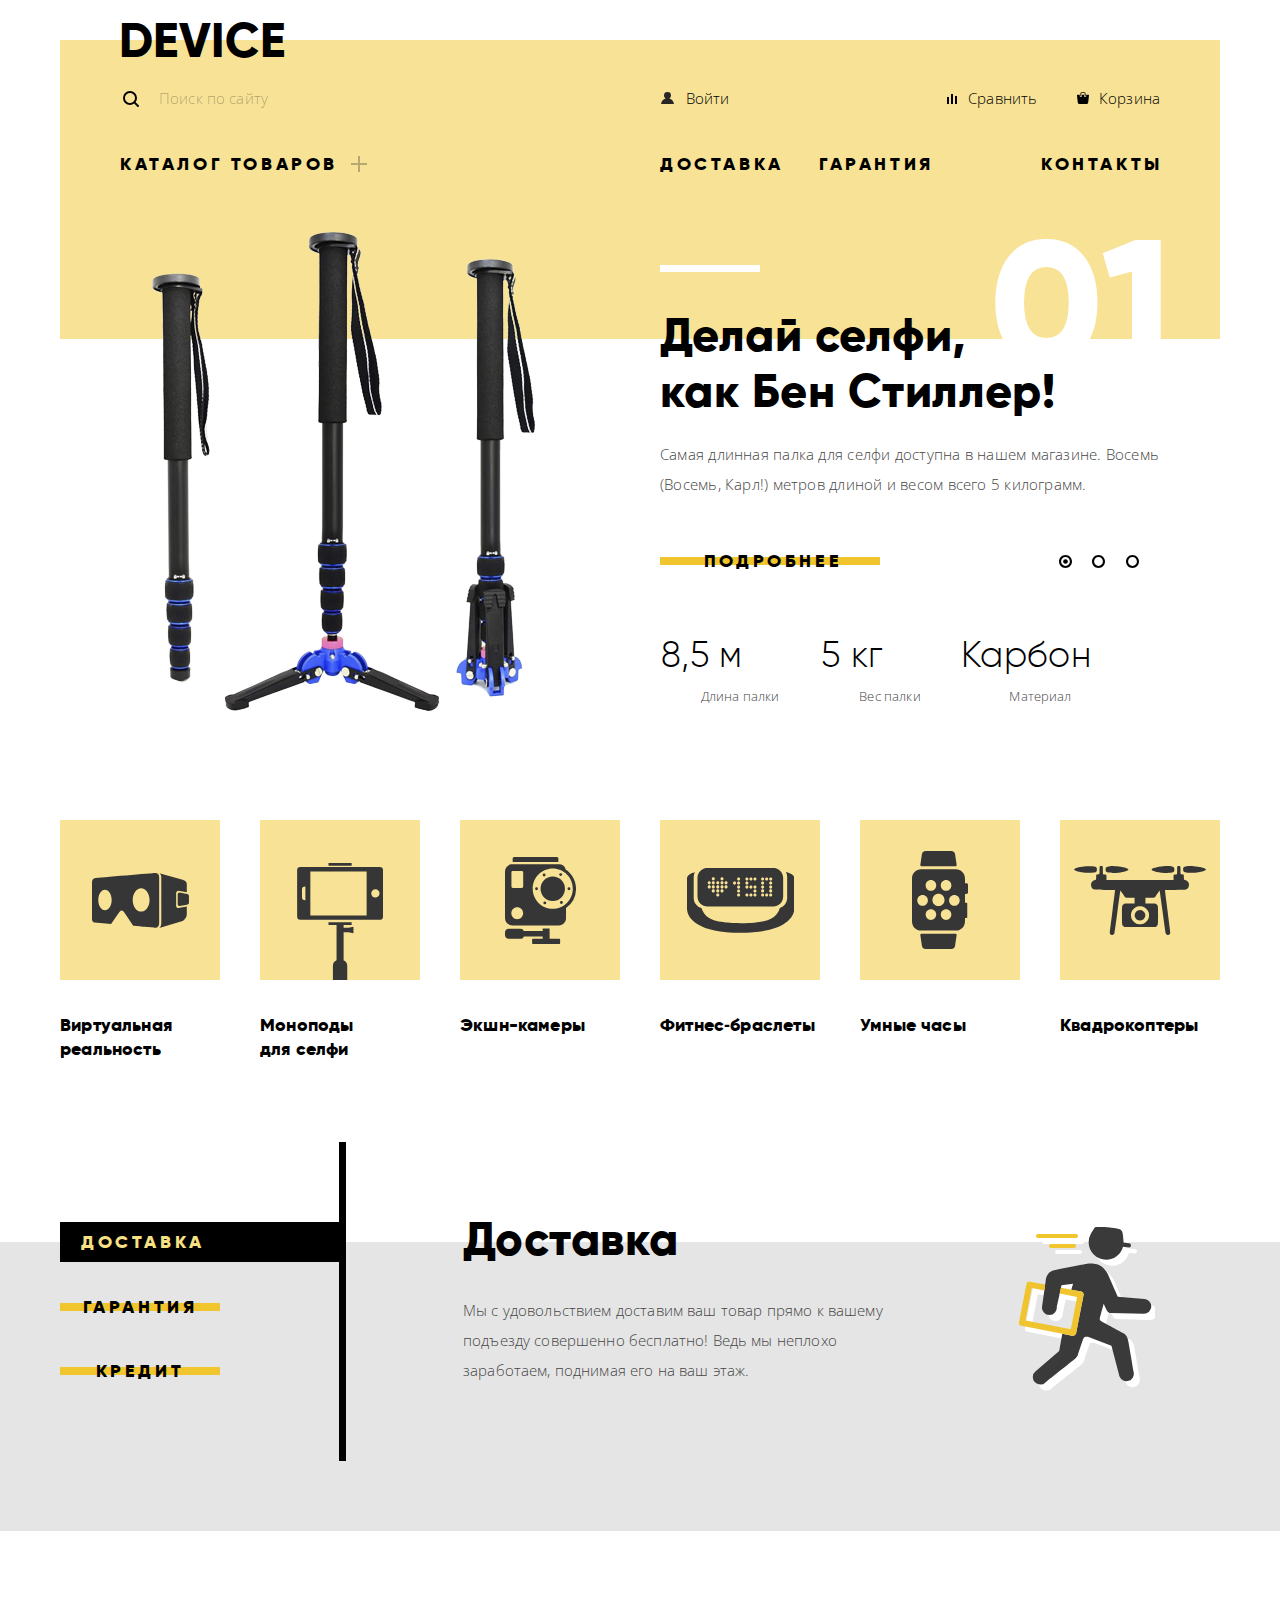
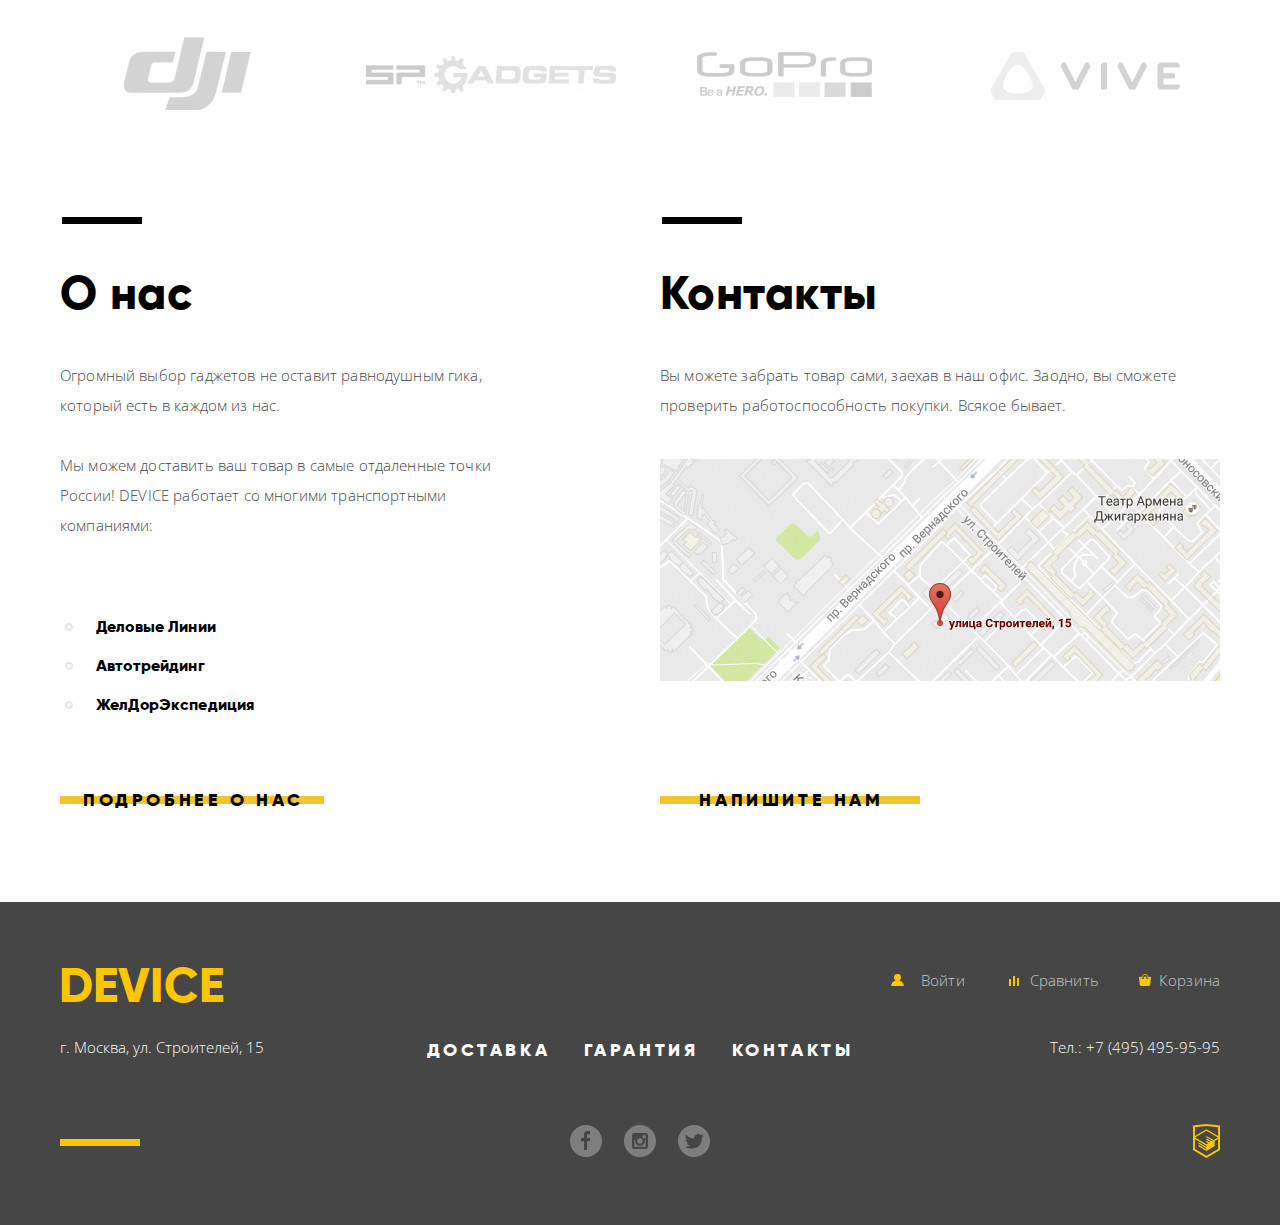
==== device/index.html @ 0ae7443c "device" ====
<!DOCTYPE html>
<html lang="ru">
<head>
  <meta charset="utf-8">
  <title>Device</title>
  <link href="https://fonts.googleapis.com/css?family=Open+Sans:300,400,800&amp;subset=cyrillic" rel="stylesheet">
  <link rel="stylesheet" href="css/normalize.css">
  <link rel="stylesheet" href="css/min.style.css">
</head>
<body>
<header class="header">
  <div class="container">
    <div class="header-inner">
      <a class="header-logo">Device</a>
      <div class="header-action">
        <form class="header-action__search" action="#" method="get">
          <span class="header-action__search-icon"></span>
          <input type="search" placeholder="Поиск по сайту" aria-label="Поиск по сайту">
          <button type="submit">Найти</button>
        </form>
        <div class="header-action__user">
          <a class="header-action-nav header-action__login-in" href="#">Войти</a>
        </div>
        <div class="header-action-right">
          <a class="header-action-nav header-action__compare" href="#">Сравнить</a>
          <a class="header-action-nav header-action__basket" href="#">Корзина</a>
        </div>
      </div>
      <nav class="header-navigation">
        <ul class="header-navigation-list">
          <li class="header-navigation-item header-navigation__catalog">
            <a href="catalog.html">Каталог товаров</a>
            <ul class="header-navigation__catalog-list">
              <li class="header-navigation__catalog-list-column">
                <ul>
                  <li class="header-navigation__catalog-item"><a href="catalog.html">Виртуальная реальность</a></li>
                  <li class="header-navigation__catalog-item"><a href="catalog.html">Моноподы для селфи</a></li>
                  <li class="header-navigation__catalog-item"><a href="catalog.html">Экшн-камеры</a></li>
                </ul>
              </li>
              <li class="header-navigation__catalog-list-column">
                <ul>
                  <li class="header-navigation__catalog-item"><a href="catalog.html">Фитнес-браслеты</a></li>
                  <li class="header-navigation__catalog-item"><a href="catalog.html">Умные часы</a></li>
                </ul>
              </li>
              <li class="header-navigation__catalog-list-column">
                <ul>
                  <li class="header-navigation__catalog-item"><a href="catalog.html">Квадрокоптеры</a></li>
                </ul>
              </li>
            </ul>
          </li>
          <li class="header-navigation-item header-navigation__delivery"><a href="#">Доставка</a></li>
          <li class="header-navigation-item header-navigation__guarantee"><a href="#">Гарантия</a></li>
          <li class="header-navigation-item header-navigation__contacts"><a href="#">Контакты</a></li>
        </ul>
      </nav>
    </div>
  </div>
</header>

<main class="main">
  <h1 class="visually-hidden">Интернет магазин гаджетов</h1>
  <section class="main-slider">
    <div class="container">
      <input class="product-1 visually-hidden" type="radio" id="product-1" name="toggle" checked>
      <input class="product-2 visually-hidden" type="radio" id="product-2" name="toggle">
      <input class="product-3 visually-hidden" type="radio" id="product-3" name="toggle">
      <div class="slider-controls">
        <label for="product-1"></label>
        <label for="product-2"></label>
        <label for="product-3"></label>
      </div>
      <ul class="main-slider-list">
        <li class="main-slider-item slide1" id="slide1">
          <div class="main-slider-item__img">
            <img src="img/slider-1.png" width="384" height="486" alt="Самая длинная палка для селфи">
          </div>
          <div class="main-slider-right">
            <div class="main-slider-num">01</div>
            <div class="main-slider-right-top">
              <h2 class="main-slider-item__title"><a href="catalog.html">Делай селфи, <br> как Бен Стиллер!</a></h2>
              <p class="main-slider-item__text">
                Самая длинная палка для селфи доступна в нашем магазине. Восемь (Восемь, Карл!) метров длиной и весом
                всего 5 килограмм.
              </p>
            </div>
            <div class="main-slider-right-bottom">
              <a class="main-slider-item__btn btn-info" href="catalog.html">Подробнее</a>
              <div class="features-table">
                <table class="main-slider-item__features">
                  <tr>
                    <td>8,5 м</td>
                    <td>5 кг</td>
                    <td>Карбон</td>
                  </tr>
                  <tr>
                    <th>Длина палки</th>
                    <th>Вес палки</th>
                    <th>Материал</th>
                  </tr>
                </table>
              </div>
            </div>
          </div>
        </li>
        <li class="main-slider-item slide2" id="slide2">
          <div class="main-slider-item__img">
            <img src="img/slider-2.png" width="345" height="485" alt="Мотивирующие фитнес-браслеты">
          </div>
          <div class="main-slider-right">
            <span class="main-slider-num">02</span>
            <div class="main-slider-right-top">
              <h2 class="main-slider-item__title"><a href="catalog.html">Худеем <br> правильно!</a></h2>
              <p class="main-slider-item__text">
                Мотивирующие фитнес-браслеты помогут найти в себе силы не пропускать занятия и соблюдать диету.
              </p>
            </div>
            <div class="main-slider-right-bottom">
              <a class="main-slider-item__btn btn-info" href="catalog.html">Подробнее</a>
              <div class="features-table">
                <table class="main-slider-item__features">
                  <tr>
                    <td>48 часов</td>
                  </tr>
                  <tr>
                    <th>Без подзарядки</th>
                  </tr>
                </table>
              </div>
            </div>
          </div>
        </li>
        <li class="main-slider-item slide3" id="slide3">
          <div class="main-slider-item__img">
            <img src="img/slider-3.png" width="526" height="334" alt="Самая длинная палка для селфи">
          </div>
          <div class="main-slider-right">
            <span class="main-slider-num">03</span>
            <div class="main-slider-right-top">
              <h2 class="main-slider-item__title"><a href="catalog.html">Порхает как бабочка, жалит как пчела!</a></h2>
              <p class="main-slider-item__text">
                Этот обычный, на первый взгляд, квадрокоптер оснащен мощным лазером, замаскированным под стандартную
                камеру.
              </p>
            </div>
            <div class="main-slider-right-bottom">
              <a class="main-slider-item__btn btn-info" href="catalog.html">Подробнее</a>
              <div class="features-table">
                <table class="main-slider-item__features">
                  <tr>
                    <td>800 м</td>
                    <td>50 м</td>
                  </tr>
                  <tr>
                    <th>Дальность полета</th>
                    <th>Радиус поражения</th>
                  </tr>
                </table>
              </div>
            </div>
          </div>
        </li>
      </ul>

    </div>
  </section>

  <section class="popular">
    <h2 class="visually-hidden">Популярные товары интернет магазина гаджетов</h2>
    <div class="container">
      <ul class="popular-list">
        <li class="popular-item">
          <h3 class="popular-item__title">
            <a href="catalog.html">Виртуальная реальность</a>
          </h3>
          <a href="catalog.html">
            <div class="popular-item__img">
              <img src="img/popular-1.svg" width="97" height="55" alt="Виртуальная реальность">
            </div>
          </a>
        </li>
        <li class="popular-item">
          <h3 class="popular-item__title">
            <a href="catalog.html">Моноподы для селфи</a>
          </h3>
          <a href="catalog.html">
            <div class="popular-item__img popular-item__img-bottom">
              <img src="img/popular-2.svg" width="86" height="117" alt="Моноподы для селфи">
            </div>
          </a>
        </li>
        <li class="popular-item">
          <h3 class="popular-item__title">
            <a href="catalog.html">Экшн-камеры</a>
          </h3>
          <a href="catalog.html">
            <div class="popular-item__img">
              <img src="img/popular-3.svg" width="71" height="87" alt="Экшн-камеры">
            </div>
          </a>
        </li>
        <li class="popular-item">
          <h3 class="popular-item__title">
            <a href="catalog.html">Фитнес&#8209;браслеты</a>
          </h3>
          <a href="catalog.html">
            <div class="popular-item__img">
              <img src="img/popular-4.svg" width="107" height="65" alt="Фитнес-браслеты">
            </div>
          </a>
        </li>
        <li class="popular-item">
          <h3 class="popular-item__title">
            <a href="catalog.html">Умные часы</a>
          </h3>
          <a href="catalog.html">
            <div class="popular-item__img">
              <img src="img/popular-5.svg" width="56" height="98" alt="Умные часы">
            </div>
          </a>
        </li>
        <li class="popular-item">
          <h3 class="popular-item__title">
            <a href="catalog.html">Квадрокоптеры</a>
          </h3>
          <a href="catalog.html">
            <div class="popular-item__img">
              <img src="img/popular-6.svg" width="132" height="69" alt="Квадрокоптеры">
            </div>
          </a>
        </li>
      </ul>
    </div>
  </section>

  <section class="services">
    <h2 class="visually-hidden">Сервисы в Device</h2>
    <div class="container">
      <input class="service-1 service-radio visually-hidden" type="radio" id="service-1" name="service" checked>
      <input class="service-2 service-radio visually-hidden" type="radio" id="service-2" name="service">
      <input class="service-3 service-radio visually-hidden" type="radio" id="service-3" name="service">
      <ul class="services-nav">
        <li class="services-page services-page-1" id="services-page-1">
          <label class="btn-slide btn-slide-services" for="service-1">Доставка</label>
        </li>
        <li class="services-page services-page-2" id="services-page-2">
          <label class="btn-slide btn-slide-services" for="service-2">Гарантия</label>
        </li>
        <li class="services-page services-page-3" id="services-page-3">
          <label class="btn-slide btn-slide-services" for="service-3">Кредит</label>
        </li>
      </ul>
      <ul class="services-list">
        <li class="services-item services-item-1">
          <h3 class="services-item__title section-title">Доставка</h3>
          <p class="services-item__text">Мы с удовольствием доставим ваш товар прямо к вашему подъезду совершенно
            бесплатно! Ведь мы неплохо заработаем, поднимая его на ваш этаж.</p>
        </li>
        <li class="services-item services-item-2">
          <h3 class="services-item__title section-title">Гарантия</h3>
          <p class="services-item__text">Если из-за возгорания купленного у нас товара у вас сгорит дом — не
            переживайте,
            мы выдадим вам новый. Товар, не дом, конечно же.</p>
        </li>
        <li class="services-item services-item-3">
          <h3 class="services-item__title section-title">Кредит</h3>
          <p class="services-item__text">Залезть в долговую яму стало проще! Кредитные консультанты подберут для вас
            наиболее выгодные условия кредита. Выгодные для нашего банка, разумеется.</p>
        </li>
      </ul>
    </div>
  </section>

  <section class="partners">
    <div class="container">
      <h2 class="visually-hidden">Наши партнеры</h2>
      <ul class="partners-list">
        <li class="partners-item">
          <a href="#"><img src="img/partner-1.jpg" width="260" height="100" alt="DJI"></a>
        </li>
        <li class="partners-item">
          <a href="#"><img src="img/partner-2.jpg" width="260" height="100" alt="SP Gadjets"></a>
        </li>
        <li class="partners-item">
          <a href="#"><img src="img/partner-3.jpg" width="260" height="100" alt="GoPro"></a>
        </li>
        <li class="partners-item">
          <a href="#"><img src="img/partner-4.jpg" width="260" height="100" alt="VIVE"></a>
        </li>
      </ul>
    </div>
  </section>

  <div class="about-contacts">
    <div class="container">
      <section class="about">
        <div class="about-top">
          <h2 class="section-title about-contacts-line">О нас</h2>
          <p class="section-text">Огромный выбор гаджетов не оставит равнодушным гика, который есть в каждом из нас.</p>
          <p class="section-text">Мы можем доставить ваш товар в самые отдаленные точки России! DEVICE работает со
            многими
            транспортными компаниями:</p>
          <ul class="about__transport">
            <li class="about__transport-item">Деловые Линии</li>
            <li class="about__transport-item">Автотрейдинг</li>
            <li class="about__transport-item">ЖелДорЭкспедиция</li>
          </ul>
        </div>
        <a class="btn-info" href="#">Подробнее о нас</a>
      </section>

      <section class="contacts">
        <div class="contacts-top">
          <h2 class="section-title about-contacts-line">Контакты</h2>
          <p class="section-text">Вы можете забрать товар сами, заехав в наш офис. Заодно, вы сможете проверить
            работоспособность покупки. Всякое бывает.</p>
          <a href="#" class="contacts__map">
            <img src="img/map.jpg" width="560" height="222"
                 alt="Офис компании по адресу: г. Москва, улица Строителей, 15">
          </a>
        </div>
        <a href="write-us.html" class="contacts-btn btn-info">Напишите нам</a>
      </section>
    </div>
  </div>
</main>
<footer class="footer">
  <div class="container">
    <div class="footer-top">
      <a class="footer-logo">Device</a>
      <div class="footer-action">
        <div class="footer-action__user">
          <a class="footer-action-nav footer-action__login-in" href="#">Войти</a>
        </div>
        <a class="footer-action-nav footer-action__compare" href="#">Сравнить</a>
        <a class="footer-action-nav footer-action__basket" href="#">Корзина</a>
      </div>
    </div>
    <div class="footer-middle">
      <div class="footer-address">г. Москва, ул. Строителей, 15</div>
      <ul class="footer-navigation__list">
        <li class="footer-navigation-item footer-navigation__delivery"><a href="#">Доставка</a></li>
        <li class="footer-navigation-item footer-navigation__guarantee"><a href="#">Гарантия</a></li>
        <li class="footer-navigation-item footer-navigation__contacts"><a href="#">Контакты</a></li>
      </ul>
      <span class="footer-phone">Тел.: <a href="tel:+74954959595">+7 (495) 495-95-95</a></span>
    </div>
    <div class="footer-bottom">
      <ul class="footer-social">
        <li class="footer-social__btn footer-social__facebook"><a href="#"><span class="visually-hidden">Facebook</span></a>
        </li>
        <li class="footer-social__btn footer-social__instagram"><a href="#"><span
          class="visually-hidden">Instagram</span></a></li>
        <li class="footer-social__btn footer-social__twitter"><a href="#"><span
          class="visually-hidden">Twitter</span></a></li>
      </ul>
      <a class="footer-copyright" href="https://htmlacademy.ru/intensive/htmlcss" target="_blank">
        <img src="img/logo-html.svg" width="27" height="35" alt="HTML Academy">
      </a>
    </div>
  </div>
</footer>

<div class="modal modal-write">
  <h2 class="visually-hidden">Напишите нам</h2>
  <form class="modal-write-form" action="thanks.html" method="get">
    <div class="modal-write-item">
      <label for="modal-write-fio">Ваше имя:</label>
      <input class="modal-write-fio" id="modal-write-fio" type="text" name="fio" placeholder="Имя Фамилия">
    </div>
    <div class="modal-write-item">
      <label for="modal-write-email">Ваш e-mail:</label>
      <input class="modal-write-email" id="modal-write-email" type="email" name="email"
             placeholder="email@expample.com">
    </div>
    <div class="modal-write-item">
      <label for="modal-write-text">Текст письма:</label>
      <textarea class="modal-write-text" id="modal-write-text" placeholder="В свободной форме" name="text"></textarea>
    </div>
    <button class="btn-info" type="submit">Отправить</button>
    <button class="modal-close" type="button">Закрыть</button>
  </form>
</div>

<div class="modal modal-map">
  <h2 class="visually-hidden">Как до нас добраться</h2>
  <iframe src="https://yandex.ru/map-widget/v1/-/CBFye-vHTC" width="960" height="559"></iframe>
  <div>
    <img src="img/map-big.jpg" width="960" height="559" alt="Офис компании по адресу: г. Москва, улица Строителей, 15">
  </div>
  <button class="modal-close" type="button">
    Закрыть
  </button>
</div>
<script src="js/min.main.js"></script>
</body>
</html>
---- device/css/min.style.css ----
@-webkit-keyframes zoom{0%{-webkit-transform:scale(0);transform:scale(0)}to{-webkit-transform:scale(1);transform:scale(1)}}@keyframes zoom{0%{-webkit-transform:scale(0);transform:scale(0)}to{-webkit-transform:scale(1);transform:scale(1)}}@-webkit-keyframes catalog-list{0%{-webkit-transform:scaleY(0);transform:scaleY(0);-webkit-transform-origin:top;transform-origin:top}to{-webkit-transform:scaleY(1);transform:scaleY(1);-webkit-transform-origin:top;transform-origin:top}}@keyframes catalog-list{0%{-webkit-transform:scaleY(0);transform:scaleY(0);-webkit-transform-origin:top;transform-origin:top}to{-webkit-transform:scaleY(1);transform:scaleY(1);-webkit-transform-origin:top;transform-origin:top}}@-webkit-keyframes btn{0%{-webkit-transform:scale(1,0);transform:scale(1,0)}to{tranform:scale(1,1)}}@keyframes btn{0%{-webkit-transform:scale(1,0);transform:scale(1,0)}to{tranform:scale(1,1)}}@-webkit-keyframes shake{0%,to{-webkit-transform:translateX(0);transform:translateX(0)}15%,45%,75%{-webkit-transform:translateX(-3px);transform:translateX(-3px)}30%,60%{-webkit-transform:translateX(3px);transform:translateX(3px)}}@keyframes shake{0%,to{-webkit-transform:translateX(0);transform:translateX(0)}15%,45%,75%{-webkit-transform:translateX(-3px);transform:translateX(-3px)}30%,60%{-webkit-transform:translateX(3px);transform:translateX(3px)}}@font-face{font-family:"Gilroy";src:local("Gilroy Light"),local("Gilroy-Light"),url(../fonts/Gilroylight.woff2) format("woff2"),url(../fonts/Gilroylight.woff) format("woff");font-weight:300;font-style:normal}@font-face{font-family:"Gilroy";src:local("Gilroy ExtraBold"),local("Gilroy-ExtraBold"),url(../fonts/Gilroyextrabold.woff2) format("woff2"),url(../fonts/Gilroyextrabold.woff) format("woff");font-weight:800;font-style:normal}body{min-width:1200px;margin:0;padding:0;font-family:"Open Sans",Arial,sans-serif;font-size:15px;line-height:30px;font-weight:300;letter-spacing:.01em;color:#464646;background-color:#fff}a{text-decoration:none}img{max-width:100%;height:auto}.visually-hidden:not(:focus):not(:active),input[type=checkbox].visually-hidden,input[type=radio].visually-hidden,input[type=range].visually-hidden{position:absolute;width:1px;height:1px;margin:-1px;padding:0;white-space:nowrap;-webkit-clip-path:inset(100%);clip-path:inset(100%);clip:rect(0 0 0 0);overflow:hidden;border:0}.container{width:1200px;-webkit-box-sizing:border-box;box-sizing:border-box;padding:0 20px;margin:0 auto}.page-title{padding:0;margin:0 0 24px;font-size:47px;line-height:48px;letter-spacing:.01em}.btn-info,.page-title,.section-title{font-family:Gilroy,Arial,sans-serif;font-weight:800;color:#000}.section-title{margin:0;padding:0;font-size:47px;line-height:48px;letter-spacing:.01em}.btn-info{position:relative;padding:8px 20px;-webkit-box-sizing:border-box;box-sizing:border-box;font-size:18px;line-height:24px;letter-spacing:.2em;text-transform:uppercase;text-align:center;background:0 0;border:0;cursor:pointer;overflow:hidden}.btn-info::before{content:"";position:absolute;width:100%;height:8px;top:40%;left:0;z-index:-1;background-color:#f0c52e}.btn-info:hover::before,.btn-slide:hover::before{top:0;height:100%;-webkit-animation-name:btn;animation-name:btn;-webkit-animation-duration:.4s;animation-duration:.4s}.btn-info:active{color:rgba(0,0,0,.3);background-color:#f0c52e}.header{padding-top:17px;margin-bottom:-164px}.header.inner-page{margin-bottom:37px}.header-inner{padding:0 60px;display:-webkit-box;display:-ms-flexbox;display:flex;-webkit-box-orient:vertical;-webkit-box-direction:normal;-ms-flex-direction:column;flex-direction:column;background-color:rgba(240,197,46,.5);background-image:-webkit-linear-gradient(#fff 0,#fff 23px,#f7e296 23px);background-image:-o-linear-gradient(#fff 0,#fff 23px,#f7e296 23px);background-image:linear-gradient(#fff 0,#fff 23px,#f7e296 23px)}.header-logo{margin-bottom:9px;margin-left:-1px;font-family:Gilroy,Arial,sans-serif;font-size:48px;line-height:48px;font-weight:800;letter-spacing:.01em;color:#000;text-transform:uppercase}.header-logo:hover,.header-navigation-item>a:hover{color:rgba(0,0,0,.6)}.header-logo:active,.header-navigation-item>a:active{color:rgba(0,0,0,.3)}.header-action{display:-webkit-box;display:-ms-flexbox;display:flex;-webkit-box-align:center;-ms-flex-align:center;align-items:center;margin-bottom:27px}.header-action__search{width:440px;margin-left:36px;margin-right:89px}.header-action-right,.header-action__user{display:-webkit-box;display:-ms-flexbox;display:flex;-webkit-box-pack:justify;-ms-flex-pack:justify;justify-content:space-between}.header-action__user{margin-right:65px;width:235px}.header-action-right{width:220px;margin-left:auto}.header-action__search button,.header-action__search input{font-family:"Open Sans",Arial,sans-serif;font-size:15px;line-height:30px;font-weight:300;letter-spacing:.01em;color:#000}.header-action__search input[type=search]::-webkit-input-placeholder{color:rgba(0,0,0,.3)}.header-action__search input[type=search]:-ms-input-placeholder,.header-action__search input[type=search]::-ms-input-placeholder{color:rgba(0,0,0,.3)}.header-action__search input[type=search]::placeholder{color:rgba(0,0,0,.3)}.header-action__search input[type=search]:hover::-webkit-input-placeholder{color:rgba(0,0,0,.6)}.header-action__search input[type=search]:hover:-ms-input-placeholder,.header-action__search input[type=search]:hover::-ms-input-placeholder{color:rgba(0,0,0,.6)}.header-action__search input[type=search]:hover::placeholder{color:rgba(0,0,0,.6)}.header-action__search input[type=search]:focus::-webkit-input-placeholder{color:#000}.header-action__search input[type=search]:focus:-ms-input-placeholder,.header-action__search input[type=search]:focus::-ms-input-placeholder{color:#000}.header-action__search input[type=search]:focus::placeholder{color:#000}input::-webkit-search-cancel-button,input::-webkit-search-decoration,input::-webkit-search-results-button,input::-webkit-search-results-decoration{display:none}.header-action__search input{-webkit-box-sizing:border-box;box-sizing:border-box;height:45px;width:328px;margin-left:-36px;padding:0 0 0 39px;border:0;background-color:transparent;cursor:pointer}.header-action__search-icon{position:relative}.header-action__search-icon::before{position:absolute;left:-33px;top:3px;content:"";width:16px;height:16px;background:url(../img/search.svg) no-repeat}.header-action__search button{margin-left:-4px;padding:7px 18px;border:2px solid #000;background-color:transparent;opacity:0;cursor:pointer}.header-action__search input:focus{outline:0;border-bottom:2px solid #000;cursor:auto}.header-action__search input:focus+button{opacity:1}.header-action__search button:hover{color:#fff;background-color:#000}.header-action__search button:active{color:rgba(255,255,255,.3);background-color:#000}.header-action__search button:focus{opacity:1}.header-action-nav{color:#000}.header-action-nav:hover{opacity:.6}.header-action-nav:active,.popular-item__img:active img{opacity:.3}.header-action__login-in,.header-action__login-link{position:relative;padding-left:23px}.header-action__login-in::before,.header-action__login-link::before{position:absolute;left:-2px;top:9px;content:"";width:13px;height:12px;background:url(../img/user.svg) no-repeat}.header-action__login-link::before{left:-3px}.header-action__compare{position:relative;padding-left:17px}.header-action__compare::before{position:absolute;left:-4px;top:11px;content:"";width:10px;height:10px;background:url(../img/compare.svg) no-repeat}.header-action__basket{position:relative;padding-left:20px}.header-action__basket::before{position:absolute;left:-2px;top:9px;content:"";width:12px;height:12px;background:url(../img/cart.svg) no-repeat}.header-navigation-list{margin:0;padding:0 0 160px;display:-webkit-box;display:-ms-flexbox;display:flex}.inner-page .header-navigation-list{padding-bottom:47px}.header-navigation__catalog{position:relative;display:-webkit-box;display:-ms-flexbox;display:flex;-webkit-box-align:center;-ms-flex-align:center;align-items:center;width:300px;margin-right:240px}.header-navigation__catalog>a::after{content:"";position:absolute;width:16px;height:16px;background:url(../img/plus.svg) no-repeat;top:7px;left:231px;opacity:.3}.header-navigation__catalog>a:hover+.header-navigation__catalog-list{-webkit-animation-name:catalog-list;animation-name:catalog-list;-webkit-animation-duration:.4s;animation-duration:.4s}.header-navigation__catalog-list:hover,.header-navigation__catalog>a:hover+.header-navigation__catalog-list{display:-webkit-box;display:-ms-flexbox;display:flex;visibility:visible}.header-navigation__delivery{width:159px}.header-navigation__guarantee{width:160px}.header-navigation__contacts{width:119px;margin-left:auto}.header-navigation-item,.header-navigation__catalog-item{list-style:none}.header-navigation-item>a{font-family:Gilroy,Arial,sans-serif;font-size:18px;line-height:24px;font-weight:800;color:#000;text-transform:uppercase;letter-spacing:.2em;-webkit-user-select:none;-moz-user-select:none;-ms-user-select:none;user-select:none}.header-navigation__catalog-list{position:absolute;top:22px;left:-60px;visibility:hidden;margin:0;width:1100px;min-height:150px;padding:18px 0 0 60px;background-color:#f7e296;list-style:none;z-index:2}.header-navigation__catalog-list-column ul{margin:0;padding:0}.header-navigation__catalog-list-column{margin-right:55px}.header-navigation__catalog-list-column:last-child{margin-right:0}.header-navigation__catalog-item>a{font-size:15px;line-height:36px;color:#000;text-transform:none}.header-navigation__catalog-item>a:hover{color:rgba(0,0,0,.6)}.header-navigation__catalog-item>a:active,.popular-item__title a:active{color:rgba(0,0,0,.3)}.main-inner{padding:0 60px}.main-slider{margin-bottom:53px}.main-slider .container{position:relative}.slider-controls{position:absolute;bottom:200px;right:92px;z-index:1}.slider-controls label{position:relative;display:inline-block;margin-right:19px;width:10px;height:10px;vertical-align:middle;cursor:pointer}.slider-controls label::before{content:"";position:absolute;width:26px;height:25px;top:0;left:0;background:url(../img/radio-off.svg) center center no-repeat;background-size:50%;cursor:pointer}.product-1:checked~.slider-controls label[for=product-1]::before,.product-2:checked~.slider-controls label[for=product-2]::before,.product-3:checked~.slider-controls label[for=product-3]::before{background:url(../img/radio-on.svg) center center no-repeat;background-size:50%}.product-1:focus:checked~.slider-controls label[for=product-1]::before,.product-2:focus:checked~.slider-controls label[for=product-2]::before,.product-3:focus:checked~.slider-controls label[for=product-3]:before{outline:thin dotted;outline:5px auto -webkit-focus-ring-color;-moz-outline-radius:50%}.product-1:checked~.main-slider-list .slide1,.product-2:checked~.main-slider-list .slide2,.product-3:checked~.main-slider-list .slide3{display:-webkit-box;display:-ms-flexbox;display:flex}.main-slider-list{margin:0;padding:0;list-style:none}.main-slider-item{display:none;-webkit-box-pack:justify;-ms-flex-pack:justify;justify-content:space-between}.main-slider-item__img{display:-webkit-box;display:-ms-flexbox;display:flex;-webkit-box-pack:center;-ms-flex-pack:center;justify-content:center;-webkit-box-align:center;-ms-flex-align:center;align-items:center;width:566px}.main-slider-num{position:absolute;top:39px;right:45px;font-family:Gilroy,Arial,sans-serif;font-size:179.2px;line-height:179.2px;font-weight:800;letter-spacing:.01em;color:#fff}.main-slider-right{position:relative;display:-webkit-box;display:-ms-flexbox;display:flex;-webkit-box-orient:vertical;-webkit-box-direction:normal;-ms-flex-direction:column;flex-direction:column;-webkit-box-pack:justify;-ms-flex-pack:justify;justify-content:space-between;width:500px;padding-top:132px;padding-right:60px}.main-slider-right-top{margin-bottom:26px;z-index:1}.main-slider-item__title{margin:0 0 20px;font-family:Gilroy,Arial,sans-serif;font-size:47px;line-height:56px;font-weight:800;letter-spacing:.46px}.main-slider-item__title a{position:relative;color:#000}.main-slider-item__title a:before{content:"";position:absolute;top:-41px;left:0;width:100px;height:7px;background:#fff}.main-slider-item__text{margin:0 0 16px;letter-spacing:.015em}.main-slider-item__btn{display:inline-block;margin-bottom:49px;padding-left:26px;min-width:220px;vertical-align:middle}.main-slider-item__features{border-spacing:0}.main-slider-item__features th{min-width:160px;-webkit-box-sizing:border-box;box-sizing:border-box;font-size:13px;line-height:30px;font-weight:300}.main-slider-item__features td:nth-child(2n),.main-slider-item__features th:nth-child(2n){min-width:140px}.main-slider-item__features td:last-child,.main-slider-item__features th:last-child{padding-right:0}.main-slider-item__features td{min-width:160px;-webkit-box-sizing:border-box;box-sizing:border-box;font-family:Gilroy,Arial,sans-serif;font-size:36px;line-height:48px;font-weight:300;letter-spacing:.01em;color:#000}.features-table{min-height:137px}.popular{margin-bottom:181px}.popular-item,.popular-list{display:-webkit-box;display:-ms-flexbox;display:flex}.popular-list{margin:0;padding:0;-ms-flex-wrap:wrap;flex-wrap:wrap;list-style:none}.popular-item{width:160px;margin-right:40px;-webkit-box-orient:vertical;-webkit-box-direction:normal;-ms-flex-direction:column;flex-direction:column}.popular-item:nth-child(6n){margin-right:0}.popular-item__title{-webkit-box-ordinal-group:2;-ms-flex-order:1;order:1;width:127px;margin:33px 0 0;font-family:Gilroy,Arial,sans-serif;font-size:18px;line-height:24px;font-weight:800;letter-spacing:.01em}.popular-item__title a{color:#000}.popular-item__img{width:160px;height:160px;display:-webkit-box;display:-ms-flexbox;display:flex;-webkit-box-pack:center;-ms-flex-pack:center;justify-content:center;-webkit-box-align:center;-ms-flex-align:center;align-items:center;background-color:rgba(240,197,46,.5);cursor:pointer}.popular-item__img-bottom{-webkit-box-align:end;-ms-flex-align:end;align-items:flex-end}.popular-item__img:hover{background-color:#f0c52e}.partners{margin-bottom:135px}.partners-list{margin:0;padding:0;list-style:none;display:-webkit-box;display:-ms-flexbox;display:flex;-ms-flex-wrap:wrap;flex-wrap:wrap}.partners-item{width:260px;margin-right:40px}.partners-item img{-webkit-filter:grayscale(100%);filter:grayscale(100%);opacity:.2}.partners-item img:hover{-webkit-filter:none;filter:none;opacity:1}.partners-item:nth-child(4n){margin-right:0}.services{margin-bottom:94px;background-color:#e5e5e5}.catalog-item__img:hover .catalog-item-actions,.services .container{display:-webkit-box;display:-ms-flexbox;display:flex}.services-nav{margin:-100px 117px 70px 0;padding:80px 0 45px;width:280px;list-style:none;border-right:7px solid #000}.services-list{margin:0;padding:0;width:760px;list-style:none}.services-item{display:none}.services-item__text{margin:0;padding-bottom:27px;width:460px}.services-item__title{margin-top:-27px;margin-bottom:32px}.services-page{margin-bottom:26px;overflow:hidden}.services-item-1{background:url(../img/delivery.svg) 89.5% 36% no-repeat}.services-item-2{background:url(../img/warranty.svg) 89.5% 36% no-repeat}.services-item-3{background:url(../img/credit.svg) 89.5% 36% no-repeat}.service-1:checked~.services-list .services-item-1,.service-2:checked~.services-list .services-item-2,.service-3:checked~.services-list .services-item-3{display:block}.service-1:checked~.services-nav .services-page-1,.service-2:checked~.services-nav .services-page-2,.service-3:checked~.services-nav .services-page-3{background-color:#000;border:1px solid #000}.service-1:checked~.services-nav .btn-slide[for=service-1],.service-2:checked~.services-nav .btn-slide[for=service-2],.service-3:checked~.services-nav .btn-slide[for=service-3]{color:#f7e184;background-color:#000;background-image:none}.service-1:checked~.services-nav .btn-slide-services[for=service-1],.service-2:checked~.services-nav .btn-slide-services[for=service-2],.service-3:checked~.services-nav .btn-slide-services[for=service-3]{z-index:unset}.service-1:checked~.services-nav .btn-slide-services[for=service-1]::before,.service-2:checked~.services-nav .btn-slide-services[for=service-2]::before,.service-3:checked~.services-nav .btn-slide-services[for=service-3]::before{background-color:#000}.service-1:focus:checked~.services-nav .services-page-1,.service-2:focus:checked~.services-nav .services-page-2,.service-3:focus:checked~.services-nav .services-page-3{outline:thin dotted;outline:5px auto -webkit-focus-ring-color}.btn-slide{position:relative;display:inline-block;-webkit-box-sizing:border-box;box-sizing:border-box;padding:8px 16px;min-width:160px;font-family:Gilroy,Arial,sans-serif;font-size:18px;line-height:24px;font-weight:800;color:#000;letter-spacing:.2em;text-transform:uppercase;text-align:center;vertical-align:middle;background:0 0;border:0;cursor:pointer;z-index:1}.btn-slide::before{content:"";position:absolute;width:100%;height:8px;top:40%;left:0;z-index:-1;background-color:#f0c52e}.btn-slide:active{color:#f7e184;background-color:#000;background-image:none;z-index:unset}.btn-slide-services{padding:7px 20px}.page-name{margin-bottom:46px}.page-name-inner{padding-left:60px}.breadcrumbs-item{position:relative;margin-right:38px;list-style:none}.breadcrumbs-item:last-child{margin-right:0}.breadcrumbs-current::after{display:none}.breadcrumbs-item::after{content:"";position:absolute;top:9px;right:-19px;width:4px;height:7px;background:url(../img/nav-arrow.svg) no-repeat}.breadcrumbs{margin:0;padding:0;display:-webkit-box;display:-ms-flexbox;display:flex;-webkit-box-pack:start;-ms-flex-pack:start;justify-content:flex-start;-ms-flex-wrap:wrap;flex-wrap:wrap}.breadcrumbs-item,.breadcrumbs-item a{font-size:14px;line-height:24px;color:rgba(0,0,0,.3)}.breadcrumbs-item a:hover{color:rgba(0,0,0,.6)}.breadcrumbs-item a:active{color:rgba(0,0,0,.1)}.bar,.bar-columns{display:-webkit-box;display:-ms-flexbox;display:flex}.bar{background-color:rgba(0,0,0,.08);-webkit-box-pack:center;-ms-flex-pack:center;justify-content:center}.bar-columns{width:1160px;-webkit-box-pack:justify;-ms-flex-pack:justify;justify-content:space-between}.bar::before{background-color:rgba(0,0,0,.08)}.bar::after,.bar::before{content:"";-webkit-box-flex:1;-ms-flex:1;flex:1}.filter-bar{width:200px;padding-left:60px;padding-right:70px;background:rgba(0,0,0,.08)}.catalog-bar,.catalog-bar-direction{display:-webkit-box;display:-ms-flexbox;display:flex}.catalog-bar{width:760px;-webkit-box-align:center;-ms-flex-align:center;align-items:center}.catalog-bar-direction{margin-left:auto;margin-right:-5px}.catalog-bar-direction__down,.catalog-bar-direction__up{position:relative;display:inline-block;width:20px;height:20px;vertical-align:middle}.catalog-bar-direction__down::before,.catalog-bar-direction__up::before{content:"";position:absolute;top:25%;left:25%;width:11px;height:10px;opacity:.2}.catalog-bar-direction__up::before{background:url(../img/icon-up-dir.svg) no-repeat}.catalog-bar-direction__down::before{background:url(../img/icon-down-dir.svg) no-repeat}.catalog-bar-direction__down{margin-left:10px}.catalog-bar-direction__down:hover::before,.catalog-bar-direction__up:hover::before{opacity:.4}.catalog-bar-direction__down:active::before,.catalog-bar-direction__up:active::before{opacity:1}.catalog-columns,.catalog-main{display:-webkit-box;display:-ms-flexbox;display:flex;-webkit-box-pack:center;-ms-flex-pack:center;justify-content:center}.catalog-columns{width:1160px;-webkit-box-pack:justify;-ms-flex-pack:justify;justify-content:space-between}.catalog-main::before{background-color:rgba(0,0,0,.08)}.catalog-main::after,.catalog-main::before{content:"";-webkit-box-flex:1;-ms-flex:1;flex:1}.filter{width:201px;padding-left:60px;padding-right:70px;padding-top:70px;background-color:rgba(0,0,0,.08);z-index:0}.filter .btn-info{min-width:200px}.range-controls{margin-bottom:5px}.range-controls__scale{position:relative;height:2px;background-color:#dbdbdb}.range-controls__bar{width:55%;height:2px;background-color:#91c92f}.range-controls__toggle{position:absolute;top:-9px;left:-5px;width:4px;height:4px;background-color:#e5e6e4;border:8px solid #fff;border-radius:50%;-webkit-box-shadow:0 2px 1px #cfcfcf;box-shadow:0 2px 1px #cfcfcf;cursor:pointer}.range-controls__toggle.toggle-max{left:54%}.range-controls__max:focus~.range-controls__toggle.toggle-max,.range-controls__min:focus~.range-controls__toggle.toggle-min{outline:thin dotted;outline:5px auto -webkit-focus-ring-color;-moz-outline-radius:50%}.catalog{width:760px}.catalog-bar{padding:23px 0}.filter-bar{display:-webkit-box;display:-ms-flexbox;display:flex;-webkit-box-align:center;-ms-flex-align:center;align-items:center}.catalog-bar__title,.filter-bar__title{font-family:Gilroy,Arial,sans-serif;font-size:16px;line-height:24px;font-weight:800;letter-spacing:.24em;color:#000;text-transform:uppercase}.catalog-bar__title{width:160px;margin-right:40px}.catalog-bar-sort{margin:0;padding:0;display:-webkit-box;display:-ms-flexbox;display:flex;list-style:none}.catalog-bar-item{margin-right:30px;font-size:14px;line-height:18px;font-weight:initial;letter-spacing:0}.catalog-bar-item:last-child{margin-right:0}.catalog-bar-item a{color:rgba(0,0,0,.3)}.catalog-bar-item a:hover{color:rgba(0,0,0,.6)}.catalog-bar-item a:active,.catalog-item__title a{color:#000}.range-controls__min-price{margin-right:60px}.range-controls__max-price,.range-controls__max-price input,.range-controls__min-price,.range-controls__min-price input{font-family:Gilroy,Arial,sans-serif;font-size:14px;line-height:24px;font-weight:300;color:rgba(0,0,0,.2)}.range-controls__max-price input,.range-controls__min-price input{-webkit-box-sizing:border-box;box-sizing:border-box;width:60px;margin-left:7px;background:0 0;border:0}.filter-list{margin:0;padding:0;list-style:none}.filter-item{padding-top:9px;padding-bottom:32px;border-top:2px solid #000}.filter-item__title{margin:0 0 19px;font-family:Gilroy,Arial,sans-serif;font-size:18px;line-height:24px;font-weight:800;color:#000}.filter-item-checkbox,.filter-item-radio{margin:0;padding:0;list-style:none}.filter-item__content label{display:block}.price-progress{padding-top:15px}.filter-item-checkbox .checkbox-square,.filter-item-radio .radio-square{position:absolute;top:3px;left:-6px;width:33px;height:33px}.filter-item-checkbox input:focus+span,.filter-item-radio input:focus+span{outline:thin dotted;outline:5px auto -webkit-focus-ring-color}.filter-item-radio input:focus+span{-moz-outline-radius:50%}.filter-item-checkbox label,.filter-item-radio label{font-size:14px;line-height:40px;position:relative;cursor:pointer;padding-left:40px}.checkbox-text,.radio-text{-webkit-user-select:none;-moz-user-select:none;-ms-user-select:none;user-select:none}.filter-item-checkbox input:disabled~.checkbox-text,.filter-item-radio input:disabled~.radio-text{color:#a6a6a6}.filter-item-checkbox input:disabled+.checkbox-square::before,.filter-item-radio input:disabled+.radio-square::before{opacity:.25}.filter-item-checkbox .checkbox-square::before{content:"";position:absolute;top:5px;left:5px;width:27px;height:23px;background:url(../img/checkbox-off.svg) no-repeat}.filter-item-checkbox label:hover input:not(:disabled)+.checkbox-square::before,.filter-item-checkbox label:hover input:not(:disabled)~.checkbox-text,.filter-item-radio label:hover input:not(:disabled)+.radio-square::before,.filter-item-radio label:hover input:not(:disabled)~.radio-text{opacity:.6}.filter-item-checkbox input:checked+.checkbox-square::before{content:"";position:absolute;top:5px;left:5px;width:27px;height:23px;background:url(../img/checkbox-on.svg) no-repeat}.filter-item-checkbox label:hover input:checked:not(:disabled)+.checkbox-square::before,.filter-item-checkbox label:hover input:checked:not(:disabled)~.checkbox-text,.filter-item-radio label:hover input:checked:not(:disabled)+.radio-square::before,.filter-item-radio label:hover input:checked:not(:disabled)~.radio-text{opacity:.6}.filter-item-radio .radio-square::before{content:"";position:absolute;top:4px;left:4px;width:25px;height:25px;background:url(../img/radio-off.svg) no-repeat}.filter-item-radio input:checked+.radio-square::before{content:"";position:absolute;top:4px;left:4px;width:25px;height:25px;background:url(../img/radio-on.svg) no-repeat}.catalog-item,.catalog-item-info,.catalog-list{display:-webkit-box;display:-ms-flexbox;display:flex}.catalog-list{margin:70px 0 0;padding:0;-ms-flex-wrap:wrap;flex-wrap:wrap}.catalog-item,.catalog-item-info{position:relative}.catalog-item{width:360px;margin-bottom:45px;margin-right:40px;-webkit-box-orient:vertical;-webkit-box-direction:normal;-ms-flex-direction:column;flex-direction:column;list-style:none}.catalog-item-info{-webkit-box-align:start;-ms-flex-align:start;align-items:flex-start;-webkit-box-pack:justify;-ms-flex-pack:justify;justify-content:space-between;margin-top:32px}.catalog-item__new{position:absolute;top:29px;right:26px;padding:12px;font-family:Gilroy,Arial,sans-serif;font-size:14px;font-weight:800;color:rgba(0,0,0,.2);letter-spacing:.05em;border:2px solid;border-radius:50%}.catalog-item:nth-child(2n){margin-right:0}.catalog-item__title{margin:0;width:260px;font-family:Gilroy,Arial,sans-serif;font-size:18px;line-height:24px;font-weight:800;letter-spacing:.01em;color:#000}.catalog-item-actions{position:absolute;width:200px;top:50%;left:50%;margin-left:-100px;margin-top:-32px;display:none;-webkit-box-orient:vertical;-webkit-box-direction:normal;-ms-flex-direction:column;flex-direction:column;-webkit-box-align:center;-ms-flex-align:center;align-items:center}.catalog-item__btn-basket{margin-bottom:20px;z-index:0}.catalog-item__price{font-family:Gilroy,Arial,sans-serif;font-size:16px;line-height:24px;font-weight:300;letter-spacing:.01em;color:#464646}.catalog-item__img,.catalog-item__img-overlay{position:relative;width:360px;height:380px;background-color:#eee}.catalog-item__img:hover img{opacity:.7}.catalog-item__img-overlay{position:absolute;top:0;left:0;opacity:0}.pagination{display:-webkit-box;display:-ms-flexbox;display:flex;-webkit-box-align:center;-ms-flex-align:center;align-items:center;-webkit-box-pack:justify;-ms-flex-pack:justify;justify-content:space-between;margin-bottom:77px;margin-top:-10px;background-color:rgba(0,0,0,.08)}.pagination-back,.pagination-next{font-family:Gilroy,Arial,sans-serif;font-size:16px;line-height:24px;font-weight:800;letter-spacing:.2em;color:#000;text-transform:uppercase;text-align:left;border:0;background:0 0;cursor:pointer}.pagination-back{min-width:137px;padding:23px 30px}.pagination-next{min-width:130px;padding:23px 27px}.pagination-back:hover,.pagination-next:hover{background-color:#d9d9d9}.pagination-back:active,.pagination-next:active{background-color:#d9d9d9;color:rgba(0,0,0,.3)}.pagination-item{font-family:Gilroy,Arial,sans-serif;font-size:16px;line-height:24px;font-weight:800;letter-spacing:.2em}.pagination-item a{color:rgba(0,0,0,.3)}.btn-compare:hover,.pagination-item_current a{color:#000}.pagination-list{width:86px;margin:0;padding:0;display:-webkit-box;display:-ms-flexbox;display:flex;-webkit-box-pack:justify;-ms-flex-pack:justify;justify-content:space-between;list-style:none}.btn-compare{font-size:13px;line-height:20px;color:rgba(0,0,0,.5);background:0 0;border:0;cursor:pointer}.btn-compare:active{color:rgba(0,0,0,.2)}.about-contacts .container{display:-webkit-box;display:-ms-flexbox;display:flex;-webkit-box-pack:justify;-ms-flex-pack:justify;justify-content:space-between}.about-contacts-line{position:relative}.about-contacts-line::before{content:"";position:absolute;top:-52px;left:2px;width:80px;height:7px;background:#000}.section-text{margin:0}.about{width:482px;display:-webkit-box;display:-ms-flexbox;display:flex;-webkit-box-orient:vertical;-webkit-box-direction:normal;-ms-flex-direction:column;flex-direction:column;-webkit-box-pack:justify;-ms-flex-pack:justify;justify-content:space-between;-webkit-box-align:start;-ms-flex-align:start;align-items:flex-start;-ms-flex-wrap:wrap;flex-wrap:wrap}.about-top{width:100%}.about .section-title,.contacts .section-title{margin-bottom:43px}.about .section-text{margin-bottom:30px}.contacts .section-text{margin-bottom:39px}.about .btn-info,.contacts .btn-info{min-width:260px;padding-left:23px}.about__transport{margin:0 0 63px;padding:45px 0 0}.about__transport-item{padding-left:36px;margin-bottom:15px;font-family:Gilroy,Arial,sans-serif;font-size:16px;line-height:24px;font-weight:800;color:#000;list-style-type:none;background:url(../img/list.svg) 0 50% no-repeat}.contacts{width:560px;display:-webkit-box;display:-ms-flexbox;display:flex;-webkit-box-orient:vertical;-webkit-box-direction:normal;-ms-flex-direction:column;flex-direction:column;-webkit-box-pack:justify;-ms-flex-pack:justify;justify-content:space-between;-webkit-box-align:start;-ms-flex-align:start;align-items:flex-start}.contacts-top{width:100%}.contacts .btn-info{text-align:center;-webkit-box-sizing:border-box;box-sizing:border-box}.footer{margin-top:82px;color:#fff;background-color:#464646}.footer.inner-page{margin-top:0}.footer-top{margin-bottom:22px;padding-top:60px;-webkit-box-pack:justify;-ms-flex-pack:justify;justify-content:space-between}.footer-bottom,.footer-social,.footer-top{display:-webkit-box;display:-ms-flexbox;display:flex}.footer-bottom{position:relative;padding-bottom:69px;-webkit-box-pack:center;-webkit-box-align:center;-ms-flex-align:center;align-items:center;-ms-flex-pack:center;justify-content:center}.footer-social{margin:0;padding:0;width:162px;-ms-flex-pack:distribute;justify-content:space-around;-ms-flex-wrap:wrap;flex-wrap:wrap;list-style:none}.footer-social:before{content:"";position:absolute;top:15px;left:0;width:80px;height:7px;background-color:#ffc600}.footer-social__btn{width:32px;height:32px}.footer-copyright{position:absolute;top:0;right:0;margin:0;width:27px;line-height:0}.footer-action__login-in:hover::before,.footer-copyright:hover{opacity:.6}.footer-action__login-in:active::before,.footer-copyright:active{opacity:.3}.footer-copyright:focus{outline:thin dotted;outline:5px auto -webkit-focus-ring-color;color:#fff}.footer-logo{width:260px;margin-left:-1px;font-family:Gilroy,Arial,sans-serif;font-size:48px;line-height:48px;font-weight:800;color:#ffc600;text-transform:uppercase}.footer-logo:hover{color:rgba(255,198,0,.6)}.footer-logo:active{color:rgba(255,198,0,.3)}.footer-action{display:-webkit-box;display:-ms-flexbox;display:flex;margin-left:auto}.footer-action-nav{line-height:36px;color:rgba(255,255,255,.7)}.footer-action__user{display:-webkit-box;display:-ms-flexbox;display:flex}.footer-action__login-out{margin-left:20px}.footer-action__login-in,.footer-action__login-link{position:relative}.footer-action__login-in::before,.footer-action__login-link::before{content:"";position:absolute;left:-30px;top:12px;width:13px;height:12px;background:url(../img/user-footer.svg) no-repeat}.footer-action__login-link::before{left:-26px;top:11px}.footer-action__login-link:hover::before{opacity:.6}.footer-action__login-link:active::before{opacity:.3}.footer-action__compare{position:relative;margin-left:65px}.footer-action__compare::before{position:absolute;left:-21px;top:14px;content:"";width:10px;height:10px;background:url(../img/compare-footer.svg) no-repeat}.footer-action__compare:hover::before{opacity:.6}.footer-action__compare:active::before{opacity:.3}.footer-action__basket{position:relative;margin-left:60px}.footer-action__basket::before{position:absolute;left:-20px;top:12px;content:"";width:12px;height:12px;background:url(../img/cart-footer.svg) no-repeat}.footer-action__basket:hover::before{opacity:.6}.footer-action__basket:active::before{opacity:.3}.footer-middle{display:-webkit-box;display:-ms-flexbox;display:flex;-webkit-box-pack:justify;-ms-flex-pack:justify;justify-content:space-between;margin-bottom:62px}.footer-address{width:260px;letter-spacing:0}.footer-navigation__list{margin:0;padding:0;width:427px;display:-webkit-box;display:-ms-flexbox;display:flex;-webkit-box-pack:justify;-ms-flex-pack:justify;justify-content:space-between;-webkit-box-align:end;-ms-flex-align:end;align-items:flex-end}.footer-phone{width:260px;text-align:right;letter-spacing:0}.footer-action-nav:hover,.footer-navigation-item a,.footer-phone a{color:#fff}.footer-navigation-item{font-family:Gilroy,Arial,sans-serif;font-size:18px;line-height:24px;font-weight:800;text-transform:uppercase;letter-spacing:.2em;list-style:none}.footer-navigation-item a:hover{color:rgba(255,255,255,.6)}.footer-action-nav:active,.footer-navigation-item a:active{color:rgba(255,255,255,.3)}.footer-social__facebook a,.footer-social__instagram a,.footer-social__twitter a{position:relative;display:inline-block;vertical-align:middle;width:32px;height:32px;opacity:.3}.footer-social__facebook a:hover{opacity:.6}.footer-social__facebook a:active{opacity:.1}.footer-social__facebook a::before{content:"";position:absolute;width:32px;height:32px;background:url(../img/fb.svg) no-repeat}.footer-social__facebook a:focus{outline:thin dotted;outline:5px auto -webkit-focus-ring-color;color:#fff}.footer-social__instagram a:hover{opacity:.6}.footer-social__instagram a:active{opacity:.1}.footer-social__instagram a::before{content:"";position:absolute;width:32px;height:32px;background:url(../img/instagram.svg) no-repeat}.footer-social__instagram a:focus{outline:thin dotted;outline:5px auto -webkit-focus-ring-color;color:#fff}.footer-social__twitter a:hover{opacity:.6}.footer-social__twitter a:active{opacity:.1}.footer-social__twitter a::before{content:"";position:absolute;width:32px;height:32px;background:url(../img/twitter.svg) no-repeat}.footer-social__twitter a:focus{outline:thin dotted;outline:5px auto -webkit-focus-ring-color;color:#fff}.modal{position:fixed}.modal-write-form{display:-webkit-box;display:-ms-flexbox;display:flex;-webkit-box-pack:justify;-ms-flex-pack:justify;justify-content:space-between;-ms-flex-wrap:wrap;flex-wrap:wrap}.modal-write{display:none;-webkit-box-sizing:border-box;box-sizing:border-box;width:960px;margin-left:-480px;padding:93px 100px 80px;top:30px;left:50%;background:#fff;-webkit-box-shadow:0 10px 20px 0 rgba(0,0,0,.2);box-shadow:0 10px 20px 0 rgba(0,0,0,.2)}.modal-write.show{display:block;z-index:1;-webkit-animation:zoom .6s;animation:zoom .6s}.modal-write.form-error{-webkit-animation:shake .6s;animation:shake .6s}.modal-close,.modal-close::before{position:absolute;width:55px;height:55px}.modal-close{font-size:0;border:0;cursor:pointer;background:0 0;opacity:.5;top:22px;right:22px}.modal-close:hover{opacity:1}.modal-close:active{opacity:.3}.modal-close::before{content:"";top:0;right:0;background:url(../img/modal-close.svg)}.modal-write-item{margin:0;line-height:0}.modal-write-item label{display:block;margin-bottom:8px;font-family:Gilroy,Arial,sans-serif;font-size:18px;line-height:24px;font-weight:800;color:#000}.modal-write-item input{-webkit-box-sizing:border-box;box-sizing:border-box;width:360px;margin-bottom:32px;padding:15px 19px 17px;font-family:"Open Sans",Arial,sans-serif;font-size:14px;line-height:18px;font-weight:400;color:#464646;background:#f2f2f2;border:0}.modal-write-item input:hover{background:#eaeaea}.modal-write-item input:focus,.modal-write-item textarea:focus{outline:3px solid #f7e195}.modal-write-item input::-webkit-input-placeholder,.modal-write-item textarea::-webkit-input-placeholder{color:rgba(70,70,70,.4)}.modal-write-item input:-ms-input-placeholder,.modal-write-item input::-ms-input-placeholder{color:rgba(70,70,70,.4)}.modal-write-item input::placeholder{color:rgba(70,70,70,.4)}.modal-write-item textarea{-webkit-box-sizing:border-box;box-sizing:border-box;width:760px;min-height:156px;margin-bottom:39px;padding:15px 19px 16px;font-family:"Open Sans",Arial,sans-serif;font-size:14px;line-height:18px;font-weight:400;color:#464646;background:#f2f2f2;border:0}.modal-write-item textarea:hover{background:#eaeaea}.modal-write-item textarea:-ms-input-placeholder,.modal-write-item textarea::-ms-input-placeholder{color:rgba(70,70,70,.4)}.modal-write-item textarea::placeholder{color:rgba(70,70,70,.4)}.modal-write .btn-info{min-width:200px}.modal-write-item input.modal-error{background-color:rgba(237,181,181,.5)}.modal-map{display:none;width:960px;height:559px;top:50%;left:50%;margin-top:-279px;margin-left:-480px;-webkit-box-shadow:0 10px 20px 0 rgba(0,0,0,.2);box-shadow:0 10px 20px 0 rgba(0,0,0,.2)}.modal-map.show{display:block;z-index:1;-webkit-animation-name:zoom;animation-name:zoom;-webkit-animation-duration:.6s;animation-duration:.6s}.modal-map div{position:absolute;top:0;left:0;margin:0;line-height:0;z-index:1}.modal-map iframe{position:relative;border:0;z-index:2}.modal-map .modal-close{z-index:2}.contacts__map{display:block;cursor:pointer;line-height:0}.contacts__map:focus{outline:thin dotted;outline:5px auto -webkit-focus-ring-color}
Show transformations
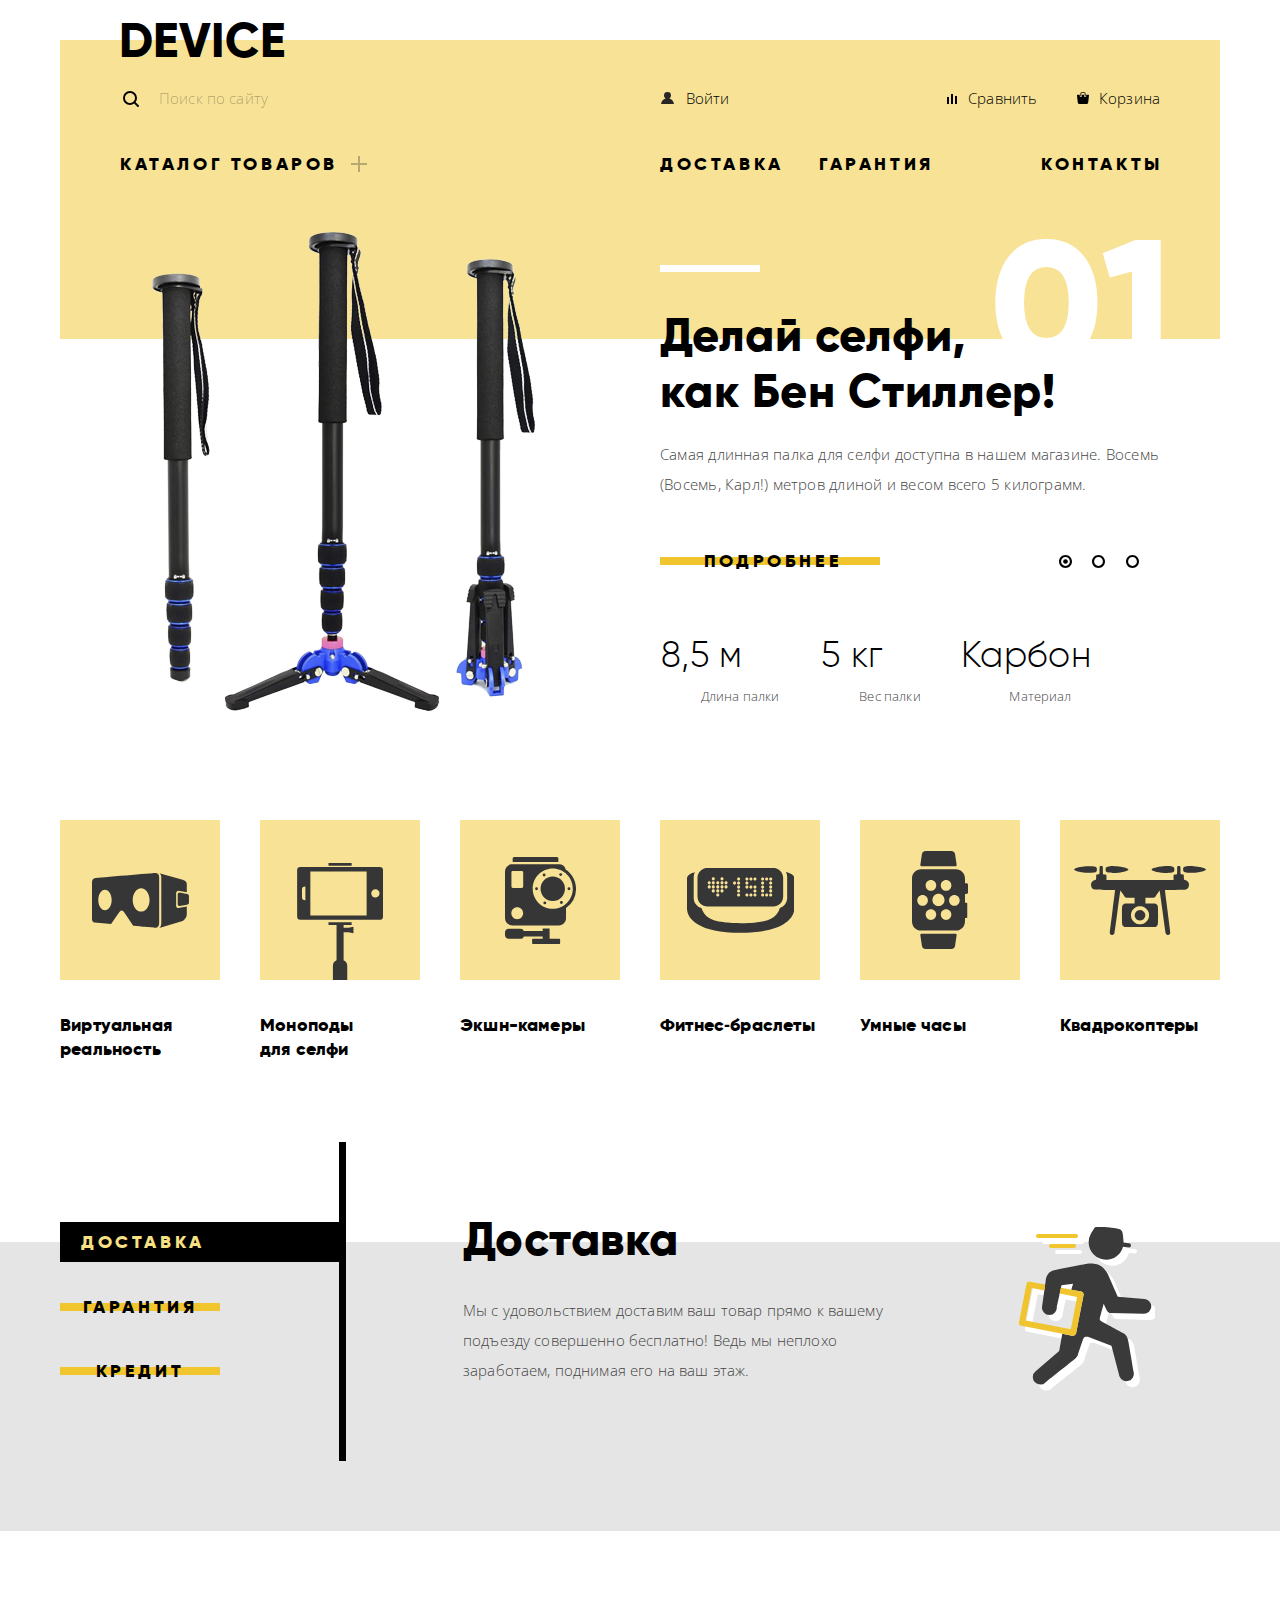
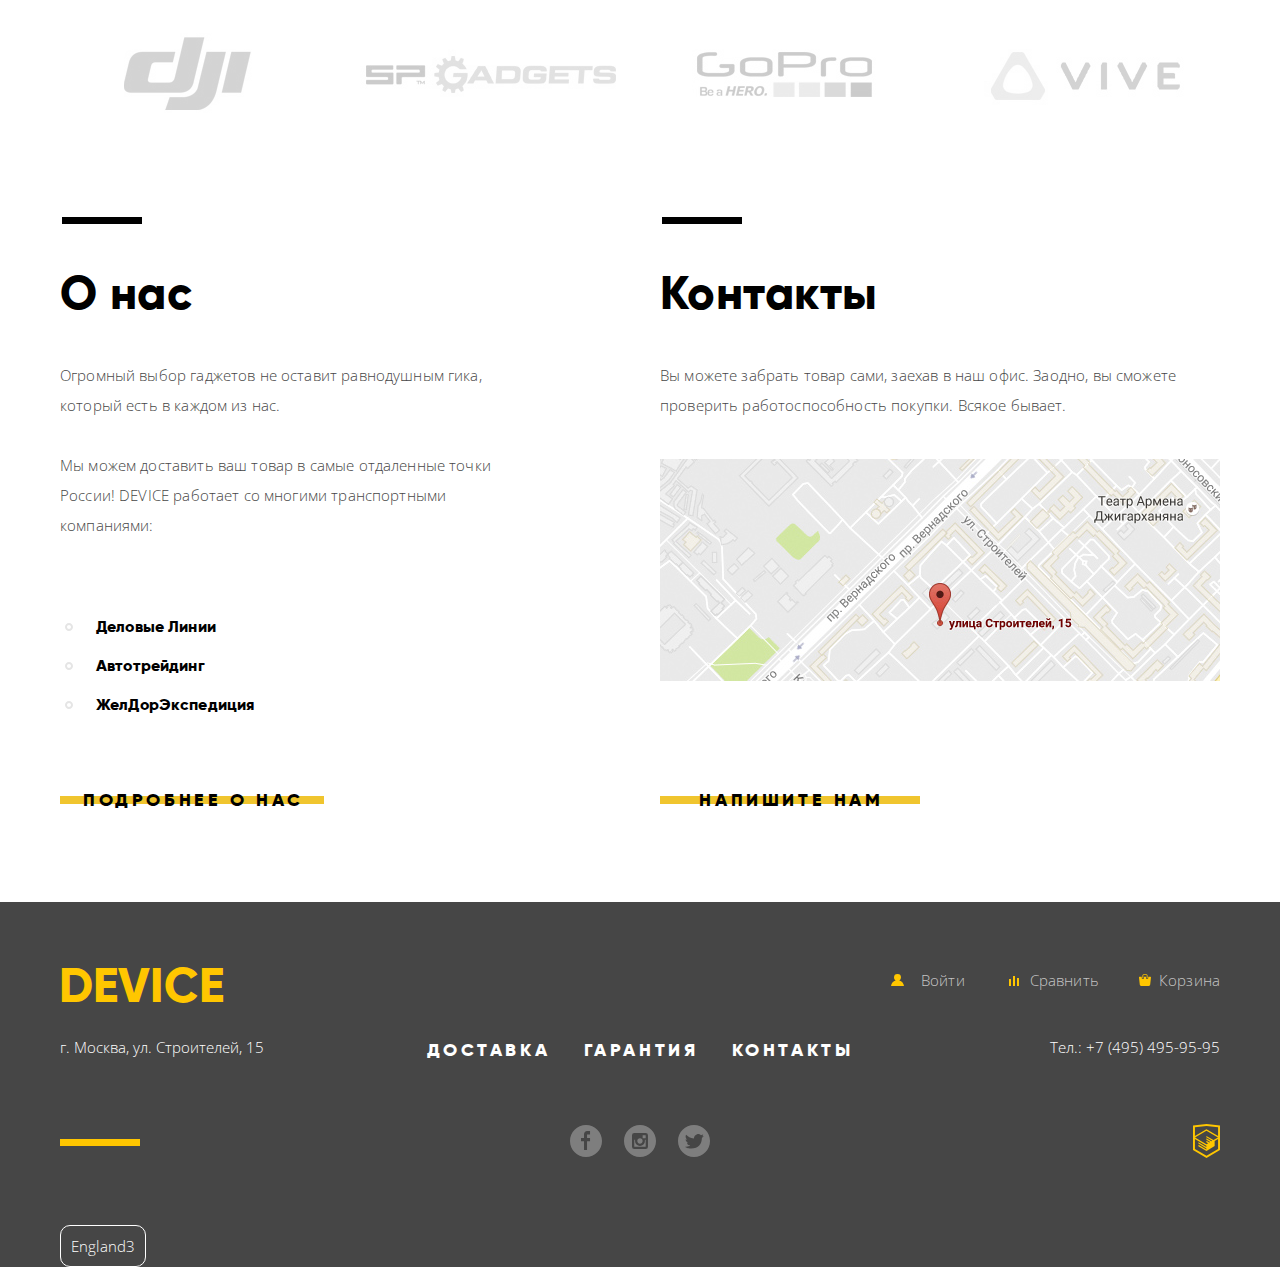
==== commit debb5638: "Beeleto vijet" ====
--- a/device/index.html
+++ b/device/index.html
@@ -360,6 +360,7 @@
         <img src="img/logo-html.svg" width="27" height="35" alt="HTML Academy">
       </a>
     </div>
+    <div class="beeleto-checkout" data-service-id="ZTjcux9A5OcRE2wA48LiQvSkt" style="display: inline-block; border: 1px solid; border-radius: 10px; padding: 5px 10px; cursor: pointer;">England3</div>
   </div>
 </footer>
 
@@ -395,5 +396,6 @@
   </button>
 </div>
 <script src="js/min.main.js"></script>
+<script type="text/javascript">(function(){var bco=document.createElement("script");bco.type="text/javascript";bco.async=true;bco.src="https://dev.beeleto.com/dist/beeletoCheckout.js";var s=document.getElementByTagName("script")[0];s.parentNode.insertBefore(bco,s);})();</script>
 </body>
 </html>
